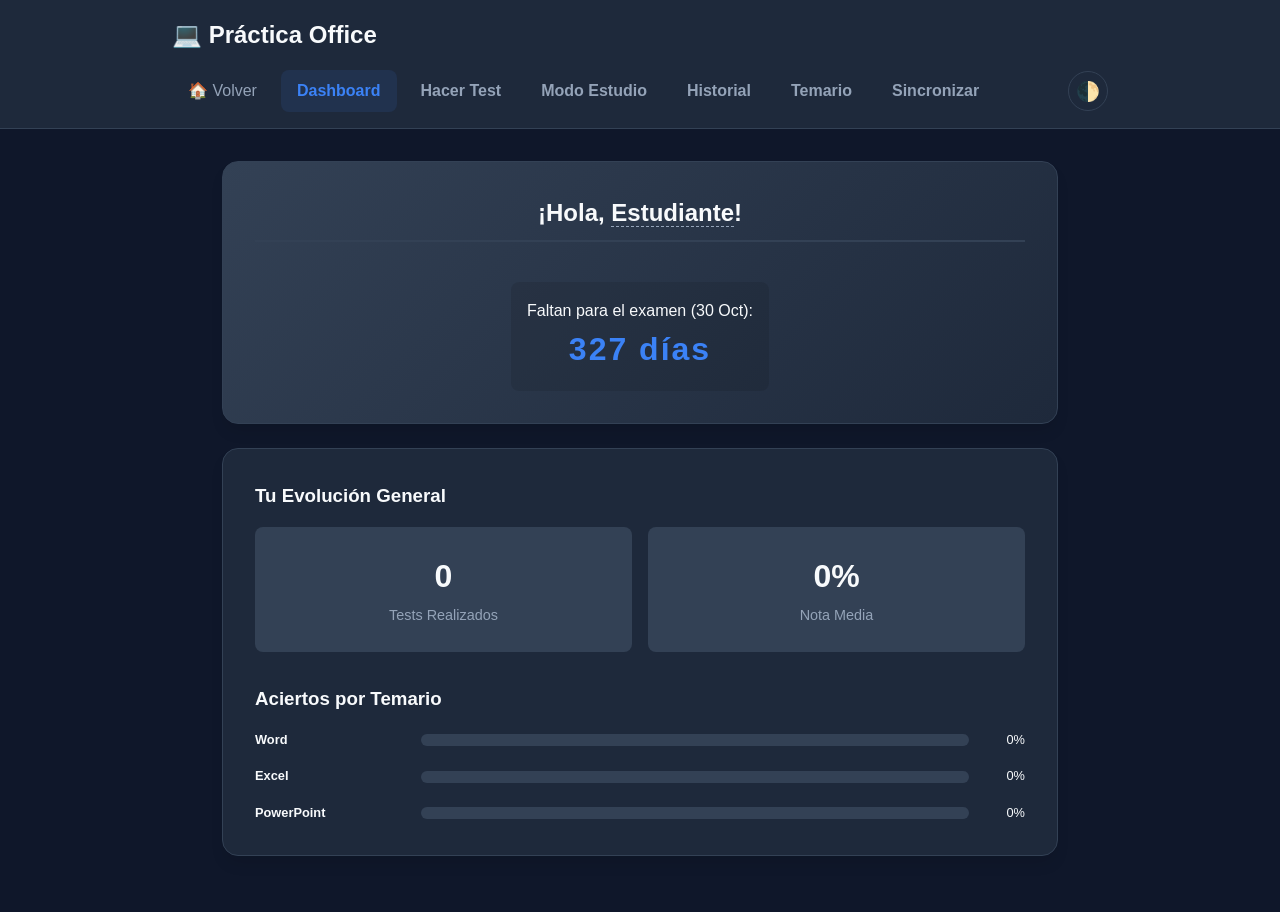
==== practica.html @ 6f253657 "Add files via upload" ====
<!DOCTYPE html>
<html lang="es" data-theme="dark">
<head>
    <meta charset="UTF-8">
    <meta name="viewport" content="width=device-width, initial-scale=1.0">
    <title>Test Práctica Office</title>
    <link rel="preconnect" href="https://fonts.googleapis.com">
    <link rel="preconnect" href="https://fonts.gstatic.com" crossorigin>
    <link href="https://fonts.googleapis.com/css2?family=Inter:wght@400;500;600;700&display=swap" rel="stylesheet">
    <link rel="stylesheet" href="style.css">
</head>
<body>

    <header>
        <div class="header-content">
            <h1 class="logo">💻 Práctica Office</h1>
            <nav class="main-nav">
                <a href="index.html" class="nav-btn" style="text-decoration:none;">🏠 Volver</a>
                <button id="nav-dashboard" class="nav-btn active">Dashboard</button>
                <button id="nav-config" class="nav-btn">Hacer Test</button>
                <button id="nav-study" class="nav-btn">Modo Estudio</button>
                <button id="nav-history" class="nav-btn">Historial</button>
                <button id="nav-manager" class="nav-btn">Temario</button>
                <button id="nav-sync" class="nav-btn">Sincronizar</button>
            </nav>
            <button id="btn-theme" class="btn-theme" title="Alternar Modo Claro/Oscuro">🌓</button>
        </div>
    </header>

    <main id="app-container">
        
        <!-- PANTALLA DASHBOARD -->
        <section id="screen-dashboard" class="screen active">
            <div class="card dashboard-header">
                <h2>¡Hola, <span id="user-name" class="editable-name" contenteditable="true" title="Haz clic para editar">Estudiante</span>!</h2>
                <div class="countdown-box">
                    <p class="exam-date-label">Faltan para el examen (30 Oct):</p>
                    <div class="countdown-timer" id="countdown">Cargando...</div>
                </div>
            </div>

            <div class="card">
                <h3>Tu Evolución General</h3>
                <div class="stats-overview">
                    <div class="stat-box">
                        <span class="stat-val" id="dash-total-tests">0</span>
                        <span class="stat-label">Tests Realizados</span>
                    </div>
                    <div class="stat-box">
                        <span class="stat-val" id="dash-avg-score">0%</span>
                        <span class="stat-label">Nota Media</span>
                    </div>
                </div>
                
                <h3 class="margin-top">Aciertos por Temario</h3>
                <div class="charts-container" id="theme-charts">
                    <!-- Barras generadas en JS -->
                </div>
            </div>
        </section>

        <!-- PANTALLA CONFIGURACIÓN -->
        <section id="screen-config" class="screen">
            <div class="card config-card">
                <h2>Configura tu Examen</h2>
                
                <div class="config-group">
                    <label>Modo de vista</label>
                    <div class="toggle-group">
                        <label class="radio-label">
                            <input type="radio" name="view-mode" value="card" checked>
                            <span>Tarjeta (1 a 1)</span>
                        </label>
                        <label class="radio-label">
                            <input type="radio" name="view-mode" value="list">
                            <span>Lista Continua</span>
                        </label>
                    </div>
                </div>

                <div class="config-group">
                    <label>Opciones Adicionales</label>
                    <label class="checkbox-label">
                        <input type="checkbox" id="shuffle-questions" checked>
                        <span>Desordenar Preguntas</span>
                    </label>
                    <label class="checkbox-label">
                        <input type="checkbox" id="shuffle-options" checked>
                        <span>Desordenar Respuestas (A,B,C,D)</span>
                    </label>
                    <label class="checkbox-label">
                        <input type="checkbox" id="hide-letters">
                        <span>Ocultar Letras (A,B,C,D) visualmente</span>
                    </label>
                </div>

                <div class="config-group">
                    <label for="num-questions">Número de Preguntas (<span id="num-val">Todas</span>)</label>
                    <input type="range" id="num-questions" min="5" max="100" step="5" value="100">
                    <small>Mueve el deslizador a tope a la derecha para hacer 'Todas'</small>
                </div>

                <div class="config-group">
                    <label>Selecciona Temas a incluir</label>
                    <div class="themes-container" id="themes-container">
                        <!-- Themes injected via JS -->
                    </div>
                    <button class="btn-secondary btn-sm" id="btn-toggle-themes">Marcar/Desmarcar Todos</button>
                </div>

                <button id="btn-start" class="btn-primary btn-large">Comenzar Test Personalizado</button>

                <div style="margin-top: 1.5rem; border-top: 1px solid var(--border); padding-top: 1.5rem; text-align: center;">
                    <p class="text-muted" style="margin-bottom: 0.5rem;">¿Prefieres un simulacro directo?</p>
                    <button id="btn-quick-100" class="btn-accent" style="width: 100%;">Simulacro 100 Preguntas Aleatorias (Todo el Temario)</button>
                </div>
            </div>
        </section>

        <!-- PANTALLA TEST -->
        <section id="screen-test" class="screen">
            <div class="test-header">
                <div class="progress-bar-container">
                    <div id="progress-bar" class="progress-bar"></div>
                </div>
                <div class="test-meta">
                    <span id="question-counter">Pregunta 1 de 10</span>
                </div>
            </div>

            <div id="questions-container">
                <!-- Questions injected via JS -->
            </div>

            <div class="test-footer">
                <button id="btn-prev" class="btn-secondary hidden">Anterior</button>
                <button id="btn-next" class="btn-primary hidden">Siguiente</button>
                <button id="btn-finish" class="btn-accent hidden">Finalizar y Corregir</button>
            </div>
        </section>

        <!-- PANTALLA RESULTADOS -->
        <section id="screen-results" class="screen">
            <div class="card results-card">
                <h2>Resultados del Test</h2>
                <div class="score-circle">
                    <svg viewBox="0 0 36 36" class="circular-chart">
                        <path class="circle-bg"
                        d="M18 2.0845
                            a 15.9155 15.9155 0 0 1 0 31.831
                            a 15.9155 15.9155 0 0 1 0 -31.831"
                        />
                        <path class="circle" id="score-circle-path"
                        stroke-dasharray="0, 100"
                        d="M18 2.0845
                            a 15.9155 15.9155 0 0 1 0 31.831
                            a 15.9155 15.9155 0 0 1 0 -31.831"
                        />
                        <text x="18" y="20.35" class="percentage" id="score-text">0%</text>
                    </svg>
                </div>
                <div class="stats">
                    <div class="stat-box correct">
                        <span class="stat-val" id="res-correct">0</span>
                        <span class="stat-label">Correctas</span>
                    </div>
                    <div class="stat-box incorrect">
                        <span class="stat-val" id="res-incorrect">0</span>
                        <span class="stat-label">Falladas</span>
                    </div>
                    <div class="stat-box omitted">
                        <span class="stat-val" id="res-omitted">0</span>
                        <span class="stat-label">En Blanco</span>
                    </div>
                </div>
                <div class="results-actions">
                    <button id="btn-review" class="btn-secondary">Repasar Fallos</button>
                    <button id="btn-home" class="btn-primary">Ir al Dashboard</button>
                </div>
            </div>

            <!-- Review Section -->
            <div id="review-container" class="hidden">
                <h3 class="review-title">Revisión de Errores</h3>
                <div id="review-questions"></div>
            </div>
        </section>

        <!-- PANTALLA CONFIGURACIÓN ESTUDIO -->
        <section id="screen-study-config" class="screen">
            <div class="card config-card">
                <h2>Configura tu Modo Estudio</h2>
                <p class="text-muted" style="margin-bottom: 1.5rem;">Repasa las preguntas a tu ritmo. Te diremos al instante cuál es la correcta sin guardar nota.</p>
                
                <div class="config-group">
                    <label>Filtros de Estudio</label>
                    <label class="checkbox-label" style="border-left: 4px solid var(--danger);">
                        <input type="checkbox" id="study-only-failed">
                        <span>Estudiar SOLO las preguntas que tengo en Fallos Acumulados</span>
                    </label>
                    <label class="checkbox-label">
                        <input type="checkbox" id="study-shuffle-options">
                        <span>Desordenar Respuestas (A,B,C,D)</span>
                    </label>
                    <label class="checkbox-label">
                        <input type="checkbox" id="study-hide-letters">
                        <span>Ocultar Letras (A,B,C,D) visualmente</span>
                    </label>
                </div>

                <div class="config-group" id="study-themes-group">
                    <label>Selecciona Temas a repasar</label>
                    <div class="themes-container" id="study-themes-container">
                        <!-- Themes injected via JS -->
                    </div>
                    <button class="btn-secondary btn-sm" id="btn-toggle-study-themes">Marcar/Desmarcar Todos</button>
                </div>

                <button id="btn-start-study" class="btn-accent btn-large">Comenzar a Estudiar</button>
            </div>
        </section>

        <!-- PANTALLA EJECUCIÓN ESTUDIO -->
        <section id="screen-study-run" class="screen">
            <div class="test-header">
                <div class="progress-bar-container">
                    <div id="study-progress-bar" class="progress-bar" style="background: var(--accent);"></div>
                </div>
                <div class="test-meta">
                    <span id="study-question-counter"></span>
                </div>
                <p class="text-muted" style="text-align: center; margin-top: 1rem; font-size: 0.85rem;">Las respuestas correctas se iluminarán automáticamente a medida que vayas haciendo scroll.</p>
            </div>

            <div id="study-questions-container">
                <!-- Question injected via JS -->
            </div>

            <div class="test-footer" style="justify-content: flex-end;">
                <button id="btn-study-finish" class="btn-secondary">Terminar Sesión</button>
            </div>
        </section>

        <!-- PANTALLA HISTORIAL -->
        <section id="screen-history" class="screen">
            <div class="card history-card">
                <h2>Historial de Exámenes</h2>
                
                <div class="history-actions">
                    <button id="btn-clear-history" class="btn-danger btn-sm">Borrar TODO el Historial</button>
                    <button id="btn-test-failed" class="btn-accent btn-sm">Test de Fallos Acumulados</button>
                </div>

                <div class="history-list" id="history-list">
                    <!-- History injected via JS -->
                </div>
            </div>
        </section>
        
        <!-- PANTALLA REVISIÓN DETALLE HISTORIAL -->
        <section id="screen-history-detail" class="screen">
            <div class="card">
                <div class="detail-header">
                    <h2>Detalle del Examen</h2>
                    <button id="btn-back-history" class="btn-secondary btn-sm">Volver al Historial</button>
                </div>
                <p id="detail-meta" class="text-muted"></p>
                <div class="results-actions" style="margin: 1rem 0;">
                    <button id="btn-repeat-exam" class="btn-accent">Repetir Exactamente Igual</button>
                </div>
                <div id="detail-questions"></div>
            </div>
        </section>

        <!-- PANTALLA TEMARIO / GESTOR DB -->
        <section id="screen-manager" class="screen">
            <div class="card">
                <h2>Base de Datos / Temario</h2>
                <p class="text-muted">Busca, comprueba y corrige posibles erratas. Los cambios se guardan localmente.</p>
                <input type="text" id="search-db" class="input-text" placeholder="Buscar preguntas...">
                <div class="db-list" id="db-list">
                    <!-- Questions injected via JS -->
                </div>
            </div>
        </section>

        <!-- PANTALLA SINCRONIZACIÓN -->
        <section id="screen-sync" class="screen">
            <div class="card">
                <h2>Sincronización de Progreso</h2>
                <div style="background: rgba(139, 92, 246, 0.1); border-left: 4px solid var(--accent); padding: 1rem; border-radius: 4px; margin-bottom: 1.5rem;">
                    <h3 style="color: var(--accent); margin-top: 0;">¿Por qué mi progreso no aparece en mi móvil?</h3>
                    <p style="font-size: 0.95rem; line-height: 1.5; margin-bottom: 0.5rem;">
                        Por privacidad y para que la web funcione rapidísimo (incluso sin internet), tus notas, fallos y ediciones <strong>se guardan de forma física en la memoria de este dispositivo</strong> (no en la nube de una empresa).
                    </p>
                    <p style="font-size: 0.95rem; line-height: 1.5; margin-bottom: 0;">
                        Si quieres continuar estudiando en tu móvil (o viceversa) sin perder tus estadísticas, solo tienes que seguir estos dos pasos:
                        <br>1. Haz clic en <strong>Exportar</strong> y envíate el archivo resultante por WhatsApp o Email.
                        <br>2. Abre esta web en tu otro dispositivo, haz clic en <strong>Importar</strong> y selecciona ese archivo.
                    </p>
                </div>

                <div style="display: flex; flex-direction: column; gap: 1rem; margin-top: 2rem;">
                    <button id="btn-export-data" class="btn-primary btn-large">📤 Exportar mis datos (Descargar Backup)</button>
                    <button id="btn-import-data" class="btn-secondary btn-large">📥 Importar datos (Cargar Backup)</button>
                    <input type="file" id="file-import" style="display: none;" accept=".json">
                </div>
            </div>
        </section>

    </main>

    <!-- MODAL EDICIÓN PREGUNTA -->
    <div id="edit-modal" class="modal hidden">
        <div class="modal-content card">
            <h3>Editar Pregunta</h3>
            <label>Pregunta:</label>
            <textarea id="edit-q-text" class="input-text" rows="3"></textarea>
            
            <label>Opciones:</label>
            <div id="edit-q-options"></div>
            
            <label>Respuesta Correcta (letra):</label>
            <input type="text" id="edit-q-correct" class="input-text" maxlength="1" style="width: 50px;">
            
            <div class="modal-actions">
                <button id="btn-save-edit" class="btn-primary">Guardar</button>
                <button id="btn-cancel-edit" class="btn-secondary">Cancelar</button>
            </div>
        </div>
    </div>

    <!-- Scripts -->
    <script src="datos_practica.js"></script>
    <script src="app_practica.js"></script>
</body>
</html>
---- style.css ----
:root {
    /* Dark Theme (Default) */
    --bg-color: #0f172a;
    --card-bg: #1e293b;
    --text-color: #f8fafc;
    --text-muted: #94a3b8;
    --primary: #3b82f6;
    --primary-hover: #2563eb;
    --secondary: #334155;
    --secondary-hover: #475569;
    --accent: #8b5cf6;
    --accent-hover: #7c3aed;
    --success: #10b981;
    --danger: #ef4444;
    --warning: #f59e0b;
    --border: #334155;
    --input-bg: #0f172a;
    
    --font-main: 'Outfit', sans-serif;
    --transition: all 0.3s cubic-bezier(0.4, 0, 0.2, 1);
}

[data-theme="light"] {
    --bg-color: #f1f5f9;
    --card-bg: #ffffff;
    --text-color: #0f172a;
    --text-muted: #64748b;
    --primary: #2563eb;
    --primary-hover: #1d4ed8;
    --secondary: #e2e8f0;
    --secondary-hover: #cbd5e1;
    --border: #e2e8f0;
    --input-bg: #f8fafc;
}

* {
    margin: 0;
    padding: 0;
    box-sizing: border-box;
}

body {
    font-family: var(--font-main);
    background-color: var(--bg-color);
    color: var(--text-color);
    line-height: 1.6;
    min-height: 100vh;
    display: flex;
    flex-direction: column;
    transition: background-color 0.3s, color 0.3s;
}

/* Header */
header {
    background-color: var(--card-bg);
    border-bottom: 1px solid var(--border);
    position: sticky;
    top: 0;
    z-index: 100;
    transition: background-color 0.3s;
}

.header-content {
    max-width: 1000px;
    margin: 0 auto;
    padding: 1rem 2rem;
    display: flex;
    justify-content: space-between;
    align-items: center;
    flex-wrap: wrap;
    gap: 1rem;
}

h1 {
    font-size: 1.5rem;
    font-weight: 800;
}

h1 span {
    color: var(--primary);
}

.main-nav {
    display: flex;
    gap: 0.5rem;
    flex-wrap: wrap;
}

nav .nav-btn {
    background: none;
    border: none;
    color: var(--text-muted);
    font-size: 1rem;
    font-family: var(--font-main);
    cursor: pointer;
    padding: 0.5rem 1rem;
    border-radius: 0.5rem;
    transition: var(--transition);
}

nav .nav-btn:hover {
    color: var(--text-color);
    background-color: var(--secondary);
}

nav .nav-btn.active {
    color: var(--primary);
    background-color: rgba(59, 130, 246, 0.1);
    font-weight: 600;
}

.btn-theme {
    background: none;
    border: 1px solid var(--border);
    border-radius: 50%;
    width: 40px;
    height: 40px;
    font-size: 1.2rem;
    cursor: pointer;
    transition: var(--transition);
    color: var(--text-color);
}
.btn-theme:hover { background: var(--secondary); }

/* Main */
main {
    flex: 1;
    max-width: 900px;
    width: 100%;
    margin: 0 auto;
    padding: 2rem;
}

.screen {
    display: none;
    animation: fadeIn 0.4s ease-out forwards;
}
.screen.active { display: block; }

@keyframes fadeIn {
    from { opacity: 0; transform: translateY(10px); }
    to { opacity: 1; transform: translateY(0); }
}

.card {
    background-color: var(--card-bg);
    border-radius: 1rem;
    padding: 2rem;
    box-shadow: 0 10px 15px -3px rgba(0, 0, 0, 0.1);
    border: 1px solid var(--border);
    margin-bottom: 1.5rem;
    transition: background-color 0.3s;
}

h2 {
    font-size: 1.5rem;
    margin-bottom: 1.5rem;
    font-weight: 600;
    border-bottom: 2px solid var(--border);
    padding-bottom: 0.5rem;
}
h3 { margin-bottom: 1rem; }
.margin-top { margin-top: 2rem; }
.text-muted { color: var(--text-muted); font-size: 0.9rem; }

/* Dashboard */
.dashboard-header {
    text-align: center;
    background: linear-gradient(135deg, var(--secondary), var(--card-bg));
}
.editable-name {
    border-bottom: 1px dashed var(--text-muted);
    cursor: pointer;
    outline: none;
}
.editable-name:focus { border-bottom-color: var(--primary); }
.countdown-box {
    margin-top: 1rem;
    padding: 1rem;
    background: rgba(0,0,0,0.1);
    border-radius: 0.5rem;
    display: inline-block;
}
.countdown-timer {
    font-size: 2rem;
    font-weight: 800;
    color: var(--primary);
    letter-spacing: 2px;
}

.stats-overview {
    display: flex;
    gap: 1rem;
}
.stat-box {
    background: var(--secondary);
    padding: 1.5rem;
    border-radius: 0.5rem;
    text-align: center;
    flex: 1;
}
.stat-val { display: block; font-size: 2rem; font-weight: 800; }
.stat-label { font-size: 0.9rem; color: var(--text-muted); }

/* Charts */
.charts-container {
    display: flex;
    flex-direction: column;
    gap: 1rem;
}
.chart-bar-wrap {
    display: flex;
    align-items: center;
    gap: 1rem;
}
.chart-label { width: 150px; font-size: 0.8rem; font-weight: 600; white-space: nowrap; overflow: hidden; text-overflow: ellipsis; }
.chart-track {
    flex: 1;
    height: 12px;
    background: var(--secondary);
    border-radius: 6px;
    overflow: hidden;
}
.chart-fill {
    height: 100%;
    background: var(--primary);
    width: 0%;
    transition: width 1s ease-out;
}
.chart-val { width: 40px; font-size: 0.8rem; text-align: right; }

/* Form Config */
.config-group { margin-bottom: 1.5rem; }
.config-group label { display: block; margin-bottom: 0.5rem; font-weight: 600; color: var(--text-muted); }

.toggle-group { display: flex; gap: 1rem; }
.radio-label {
    flex: 1; background: var(--secondary); padding: 1rem; border-radius: 0.5rem;
    text-align: center; cursor: pointer; border: 2px solid transparent; transition: var(--transition);
}
.radio-label input { display: none; }
.radio-label span { font-weight: 600; color: var(--text-color); }
.radio-label:has(input:checked) { background: rgba(59, 130, 246, 0.1); border-color: var(--primary); }

.checkbox-label {
    display: flex; align-items: center; gap: 0.75rem; padding: 0.75rem;
    background: var(--secondary); border-radius: 0.5rem; margin-bottom: 0.5rem;
    cursor: pointer; transition: var(--transition); color: var(--text-color);
}
.checkbox-label:hover { background: var(--secondary-hover); }
.checkbox-label input[type="checkbox"] { width: 1.25rem; height: 1.25rem; accent-color: var(--primary); }

input[type="range"] { width: 100%; accent-color: var(--primary); margin-bottom: 0.25rem; }
.themes-container {
    max-height: 200px; overflow-y: auto; background: var(--input-bg);
    border-radius: 0.5rem; padding: 1rem; margin-bottom: 0.5rem; border: 1px solid var(--border);
}
.theme-item { font-size: 0.9rem; padding: 0.5rem; }

/* Inputs */
.input-text {
    width: 100%; padding: 0.75rem; border-radius: 0.5rem; border: 1px solid var(--border);
    background: var(--input-bg); color: var(--text-color); font-family: var(--font-main);
    margin-bottom: 1rem;
}
.input-text:focus { outline: none; border-color: var(--primary); }

/* Buttons */
button {
    font-family: var(--font-main); cursor: pointer; border: none; border-radius: 0.5rem;
    font-weight: 600; transition: var(--transition); display: inline-flex; align-items: center; justify-content: center;
}
.btn-primary { background-color: var(--primary); color: white; padding: 0.75rem 1.5rem; }
.btn-primary:hover { background-color: var(--primary-hover); }
.btn-secondary { background-color: var(--secondary); color: var(--text-color); padding: 0.75rem 1.5rem; }
.btn-secondary:hover { background-color: var(--secondary-hover); }
.btn-accent { background-color: var(--accent); color: white; padding: 0.75rem 1.5rem; }
.btn-accent:hover { background-color: var(--accent-hover); }
.btn-danger { background-color: var(--danger); color: white; padding: 0.75rem 1.5rem; }
.btn-large { width: 100%; padding: 1rem; font-size: 1.1rem; margin-top: 1rem; }
.btn-sm { padding: 0.5rem 1rem; font-size: 0.9rem; }

/* Test Interface */
.test-header { margin-bottom: 2rem; }
.progress-bar-container { height: 6px; background: var(--secondary); border-radius: 3px; overflow: hidden; margin-bottom: 0.5rem; }
.progress-bar { height: 100%; background: var(--primary); width: 0%; transition: width 0.3s ease; }
.test-meta { text-align: right; color: var(--text-muted); font-size: 0.9rem; font-weight: 600; }

.question-card {
    background: var(--card-bg); border-radius: 1rem; padding: 2rem;
    border: 1px solid var(--border); margin-bottom: 1.5rem; animation: fadeIn 0.3s ease;
}
.question-topic { font-size: 0.8rem; color: var(--accent); text-transform: uppercase; letter-spacing: 1px; margin-bottom: 1rem; display: block; }
.question-text {
    font-size: 1.1rem;
    font-weight: 500;
    margin-bottom: 1.5rem;
    line-height: 1.6;
}

.question-image {
    max-width: 100%;
    max-height: 300px;
    border-radius: 8px;
    border: 1px solid var(--border);
    box-shadow: 0 4px 6px rgba(0,0,0,0.1);
    margin-bottom: 1.5rem;
}

.options-container { display: flex; flex-direction: column; gap: 0.75rem; }

.option-btn {
    background: var(--secondary);
    color: var(--text-color);
    padding: 1rem 1rem 1rem 3rem; /* Espacio extra a la izquierda */
    text-align: left;
    border-radius: 0.5rem;
    border: 2px solid transparent;
    font-size: 1rem;
    font-weight: 400;
    line-height: 1.5;
    position: relative;
}
.option-btn .option-letter {
    position: absolute;
    left: 1rem;
    font-weight: 800;
    color: var(--text-muted);
}
.hide-letters .option-btn .option-letter {
    display: none;
}
.hide-letters .option-btn {
    padding-left: 1.5rem; /* Menos sangría si no hay letras */
}

.option-btn:hover:not(:disabled) { background: var(--secondary-hover); }
.option-btn.selected { background: rgba(59, 130, 246, 0.1); border-color: var(--primary); }
.option-btn.correct { background: rgba(16, 185, 129, 0.1); border-color: var(--success); }
.option-btn.incorrect { background: rgba(239, 68, 68, 0.1); border-color: var(--danger); }

.test-footer { display: flex; justify-content: space-between; margin-top: 1.5rem; }
.hidden { display: none !important; }

/* Results */
.score-circle { width: 150px; margin: 2rem auto; }
.circular-chart { display: block; margin: 0 auto; max-width: 100%; max-height: 250px; }
.circle-bg { fill: none; stroke: var(--secondary); stroke-width: 2.5; }
.circle { fill: none; stroke-width: 2.5; stroke-linecap: round; transition: stroke-dasharray 1s ease-out; }
.percentage { fill: var(--text-color); font-family: var(--font-main); font-size: 8px; font-weight: 800; text-anchor: middle; }

.stat-box.correct { border-bottom: 3px solid var(--success); }
.stat-box.incorrect { border-bottom: 3px solid var(--danger); }
.stat-box.omitted { border-bottom: 3px solid var(--warning); }
.results-actions { display: flex; gap: 1rem; justify-content: center; }

/* History */
.history-actions { display: flex; justify-content: space-between; margin-bottom: 1.5rem; flex-wrap: wrap; gap: 1rem;}
.history-item {
    background: var(--secondary); padding: 1.5rem; border-radius: 0.5rem;
    margin-bottom: 1rem; display: flex; justify-content: space-between; align-items: center;
    border-left: 4px solid var(--primary);
}
.history-item-info { flex: 1; }
.hist-date { font-weight: 600; color: var(--text-color); margin-bottom: 0.25rem;}
.hist-score { font-weight: 800; font-size: 1.5rem; text-align: right;}
.hist-btns { display: flex; gap: 0.5rem; margin-top: 0.5rem; }

/* DB Manager */
.db-item {
    background: var(--secondary); padding: 1rem; border-radius: 0.5rem;
    margin-bottom: 0.5rem; display: flex; justify-content: space-between; align-items: flex-start;
}
.db-item-text { flex: 1; padding-right: 1rem; }
.db-item-tema { font-size: 0.75rem; color: var(--accent); text-transform: uppercase; }
.db-item-q { font-weight: 600; margin: 0.25rem 0; font-size: 0.9rem;}

/* Modal */
.modal {
    position: fixed; top: 0; left: 0; width: 100%; height: 100%;
    background: rgba(0,0,0,0.7); z-index: 1000;
    display: flex; align-items: center; justify-content: center;
}
.modal-content { width: 90%; max-width: 600px; max-height: 90vh; overflow-y: auto; }
.modal-actions { display: flex; justify-content: flex-end; gap: 1rem; margin-top: 1rem; }

.edit-opt-row { display: flex; gap: 0.5rem; margin-bottom: 0.5rem; }
.edit-opt-letra { width: 40px; text-align: center; }

@media (max-width: 600px) {
    main { padding: 1rem; }
    .header-content { padding: 1rem; }
    .test-footer { flex-direction: column; gap: 1rem; }
    .btn-secondary, .btn-primary, .btn-accent { width: 100%; }
    .history-item { flex-direction: column; align-items: flex-start; gap: 1rem; }
    .hist-score { text-align: left; }
}
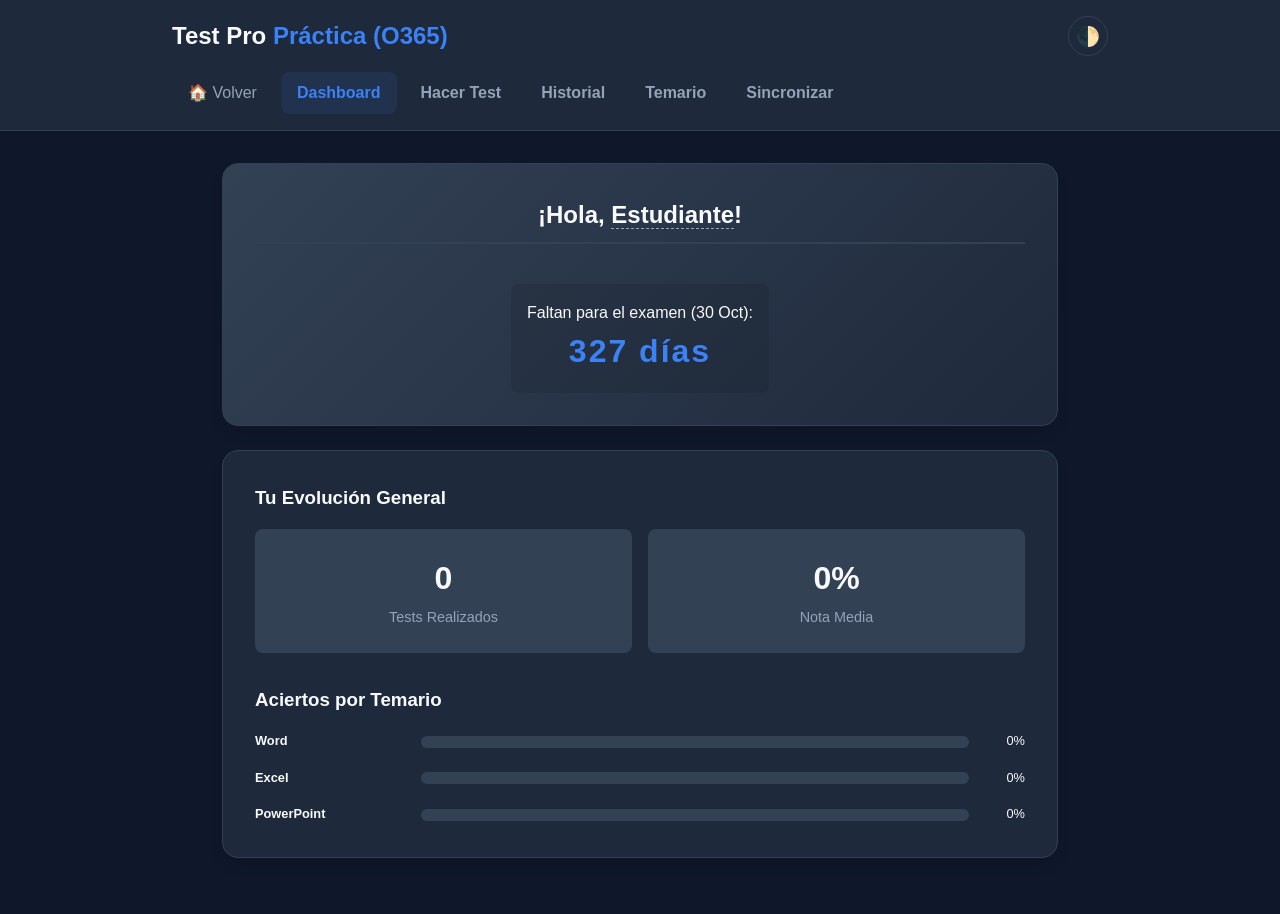
==== commit 56954c61: "Add files via upload" ====
--- a/practica.html
+++ b/practica.html
@@ -13,17 +13,21 @@
 
     <header>
         <div class="header-content">
-            <h1 class="logo">💻 Práctica Office</h1>
-            <nav class="main-nav">
+            <div style="display: flex; justify-content: space-between; align-items: center; width: 100%;">
+                <h1>Test Pro <span>Práctica (O365)</span></h1>
+                <div style="display: flex; gap: 0.5rem; align-items: center;">
+                    <button id="btn-theme" class="btn-theme" title="Alternar Modo Claro/Oscuro">🌓</button>
+                    <button id="btn-menu" class="btn-menu">☰</button>
+                </div>
+            </div>
+            <nav id="main-nav" class="main-nav">
                 <a href="index.html" class="nav-btn" style="text-decoration:none;">🏠 Volver</a>
                 <button id="nav-dashboard" class="nav-btn active">Dashboard</button>
                 <button id="nav-config" class="nav-btn">Hacer Test</button>
-                <button id="nav-study" class="nav-btn">Modo Estudio</button>
                 <button id="nav-history" class="nav-btn">Historial</button>
                 <button id="nav-manager" class="nav-btn">Temario</button>
                 <button id="nav-sync" class="nav-btn">Sincronizar</button>
             </nav>
-            <button id="btn-theme" class="btn-theme" title="Alternar Modo Claro/Oscuro">🌓</button>
         </div>
     </header>
 
--- a/style.css
+++ b/style.css
@@ -122,6 +122,20 @@
 }
 .btn-theme:hover { background: var(--secondary); }
 
+.btn-menu {
+    display: none;
+    background: none;
+    border: 1px solid var(--border);
+    border-radius: 0.5rem;
+    width: 40px;
+    height: 40px;
+    font-size: 1.2rem;
+    cursor: pointer;
+    color: var(--text-color);
+    transition: var(--transition);
+}
+.btn-menu:hover { background: var(--secondary); }
+
 /* Main */
 main {
     flex: 1;
@@ -387,11 +401,56 @@
 .edit-opt-row { display: flex; gap: 0.5rem; margin-bottom: 0.5rem; }
 .edit-opt-letra { width: 40px; text-align: center; }
 
+@media (max-width: 768px) {
+    .stats-overview {
+        flex-direction: column;
+    }
+    .btn-menu {
+        display: block;
+    }
+    .main-nav {
+        display: none;
+        flex-direction: column;
+        width: 100%;
+        margin-top: 1rem;
+    }
+    .main-nav.open {
+        display: flex;
+    }
+    .header-content {
+        flex-direction: column;
+        align-items: flex-start;
+    }
+    .btn-theme {
+        position: static;
+    }
+}
+
 @media (max-width: 600px) {
     main { padding: 1rem; }
-    .header-content { padding: 1rem; }
+    .header-content { padding: 1rem; padding-top: 2rem; }
     .test-footer { flex-direction: column; gap: 1rem; }
-    .btn-secondary, .btn-primary, .btn-accent { width: 100%; }
-    .history-item { flex-direction: column; align-items: flex-start; gap: 1rem; }
+    .btn-secondary, .btn-primary, .btn-accent, .btn-danger { width: 100%; }
+    .history-item { flex-direction: column; align-items: flex-start; gap: 0.5rem; }
     .hist-score { text-align: left; }
-}
+    .hist-btns { width: 100%; justify-content: space-between; }
+    .card { padding: 1.5rem; }
+    h2 { font-size: 1.3rem; }
+    .stat-val { font-size: 1.5rem; }
+    .chart-bar-wrap { flex-direction: column; align-items: flex-start; gap: 0.2rem; }
+    .chart-label { width: 100%; }
+    .chart-track { width: 100%; margin-bottom: 0.5rem; }
+    .toggle-group { flex-direction: column; }
+    
+    .db-item { flex-direction: column; gap: 0.5rem; }
+    .db-item button { width: 100%; margin-top: 0.5rem; }
+    
+    .modal-content { width: 95%; padding: 1.5rem; margin: 1rem; max-height: 95vh; }
+    .modal-actions { flex-direction: column; }
+    .modal-actions button { width: 100%; }
+    
+    .option-btn { font-size: 0.95rem; padding: 0.75rem 1rem 0.75rem 2.5rem; }
+    .option-btn .option-letter { left: 0.75rem; }
+    
+    .hub-title { font-size: 2rem; }
+}
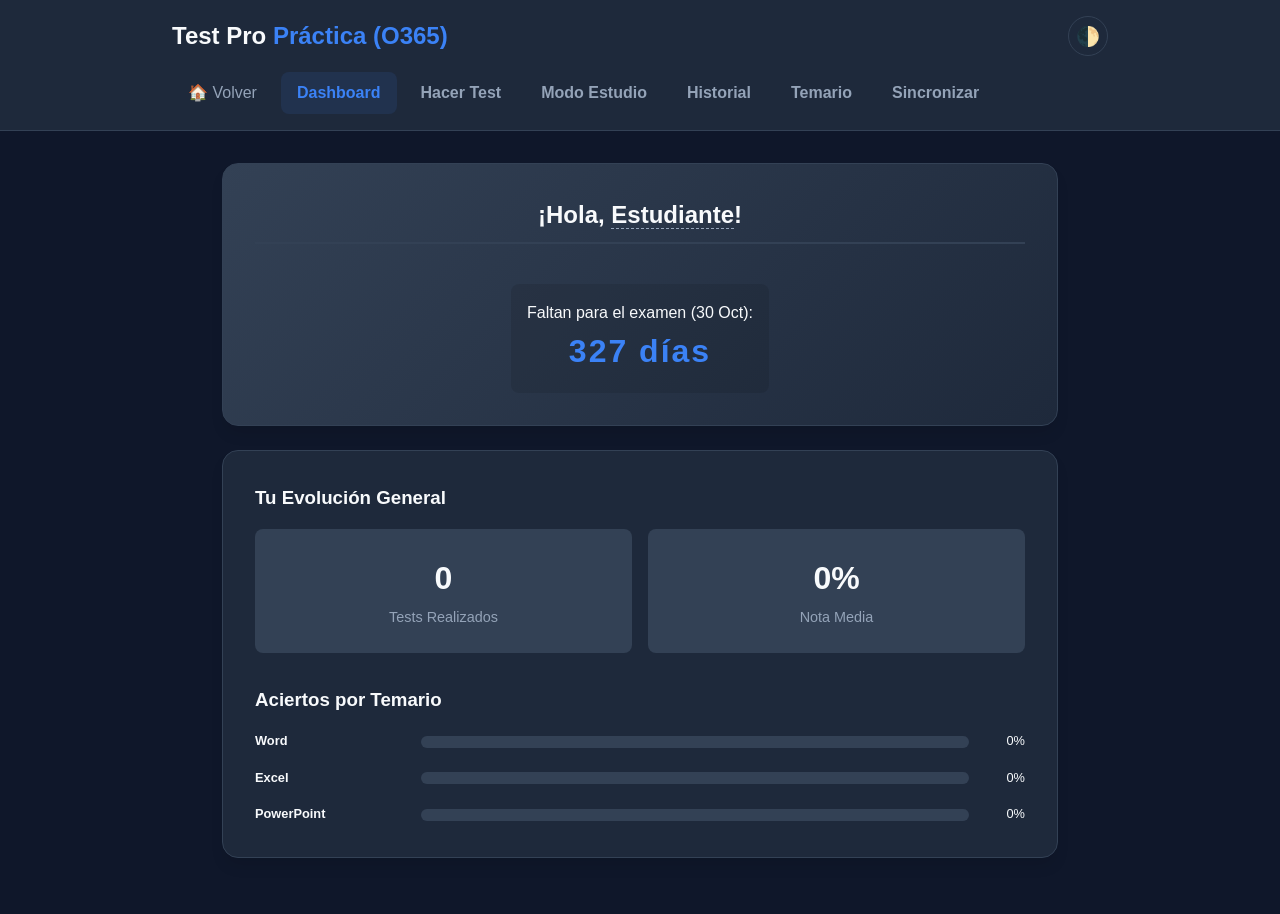
==== commit cae61e8a: "Add files via upload" ====
--- a/practica.html
+++ b/practica.html
@@ -24,6 +24,7 @@
                 <a href="index.html" class="nav-btn" style="text-decoration:none;">🏠 Volver</a>
                 <button id="nav-dashboard" class="nav-btn active">Dashboard</button>
                 <button id="nav-config" class="nav-btn">Hacer Test</button>
+                <button id="nav-study" class="nav-btn">Modo Estudio</button>
                 <button id="nav-history" class="nav-btn">Historial</button>
                 <button id="nav-manager" class="nav-btn">Temario</button>
                 <button id="nav-sync" class="nav-btn">Sincronizar</button>
@@ -31,8 +32,10 @@
         </div>
     </header>
 
-    <main id="app-container">
-        
+    <main class="main-content">
+        <!-- FLOTANTES GLOBALES -->
+        <div id="test-floating-progress" class="floating-progress hidden"></div>
+
         <!-- PANTALLA DASHBOARD -->
         <section id="screen-dashboard" class="screen active">
             <div class="card dashboard-header">
@@ -100,7 +103,7 @@
 
                 <div class="config-group">
                     <label for="num-questions">Número de Preguntas (<span id="num-val">Todas</span>)</label>
-                    <input type="range" id="num-questions" min="5" max="100" step="5" value="100">
+                    <input type="range" id="num-questions" min="1" max="100" value="100">
                     <small>Mueve el deslizador a tope a la derecha para hacer 'Todas'</small>
                 </div>
 
@@ -314,6 +317,63 @@
 
     </main>
 
+        <!-- PANTALLA CONFIGURACIÓN ESTUDIO -->
+        <section id="screen-study-config" class="screen">
+            <div class="card config-card">
+                <h2>Configura tu Modo Estudio</h2>
+                <p class="text-muted" style="margin-bottom: 1.5rem;">Repasa las preguntas prácticas a tu ritmo. Te diremos al instante cuál es la correcta sin guardar nota.</p>
+                
+                <div class="config-group">
+                    <label>Filtros de Estudio</label>
+                    <label class="checkbox-label" style="border-left: 4px solid var(--danger);">
+                        <input type="checkbox" id="study-only-failed">
+                        <span>Estudiar SOLO las preguntas que tengo en Fallos Acumulados</span>
+                    </label>
+                    <label class="checkbox-label">
+                        <input type="checkbox" id="study-shuffle-options">
+                        <span>Desordenar Respuestas (A,B,C,D)</span>
+                    </label>
+                    <label class="checkbox-label">
+                        <input type="checkbox" id="study-hide-letters">
+                        <span>Ocultar Letras (A,B,C,D) visualmente</span>
+                    </label>
+                </div>
+
+                <div class="config-group" id="study-themes-group">
+                    <label>Selecciona Temas a repasar</label>
+                    <div class="themes-container" id="study-themes-container">
+                        <!-- Themes injected via JS -->
+                    </div>
+                    <button class="btn-secondary btn-sm" id="btn-toggle-study-themes">Marcar/Desmarcar Todos</button>
+                </div>
+
+                <button id="btn-start-study" class="btn-accent btn-large">Comenzar a Estudiar</button>
+            </div>
+        </section>
+
+        <!-- PANTALLA EJECUCIÓN ESTUDIO -->
+        <section id="screen-study-run" class="screen">
+            <div class="test-header">
+                <div class="progress-bar-container">
+                    <div id="study-progress-bar" class="progress-bar" style="background: var(--accent);"></div>
+                </div>
+                <div class="test-meta">
+                    <span id="study-question-counter"></span>
+                </div>
+                <p class="text-muted" style="text-align: center; margin-top: 1rem; font-size: 0.85rem;">Las respuestas correctas se iluminarán automáticamente a medida que vayas haciendo scroll.</p>
+            </div>
+
+            <div id="study-questions-container">
+                <!-- Question injected via JS -->
+            </div>
+
+            <div class="test-footer" style="justify-content: flex-end;">
+                <button id="btn-study-finish" class="btn-secondary">Terminar Sesión</button>
+            </div>
+        </section>
+
+    </main>
+
     <!-- MODAL EDICIÓN PREGUNTA -->
     <div id="edit-modal" class="modal hidden">
         <div class="modal-content card">
@@ -335,7 +395,15 @@
     </div>
 
     <!-- Scripts -->
-    <script src="datos_practica.js"></script>
-    <script src="app_practica.js"></script>
+    <script>
+        window.addEventListener('error', function(event) {
+            alert('JS Error: ' + event.message + '\nLine: ' + event.lineno + '\nFile: ' + event.filename);
+        });
+        window.addEventListener('unhandledrejection', function(event) {
+            alert('Promise Rejection: ' + event.reason);
+        });
+    </script>
+    <script src="datos_practica.js?v=2"></script>
+    <script src="app_practica.js?v=4"></script>
 </body>
 </html>
--- a/style.css
+++ b/style.css
@@ -153,7 +153,7 @@
 
 @keyframes fadeIn {
     from { opacity: 0; transform: translateY(10px); }
-    to { opacity: 1; transform: translateY(0); }
+    to { opacity: 1; transform: none; }
 }
 
 .card {
@@ -324,6 +324,8 @@
 .options-container { display: flex; flex-direction: column; gap: 0.75rem; }
 
 .option-btn {
+    display: block;
+    width: 100%;
     background: var(--secondary);
     color: var(--text-color);
     padding: 1rem 1rem 1rem 3rem; /* Espacio extra a la izquierda */
@@ -352,6 +354,45 @@
 .option-btn.selected { background: rgba(59, 130, 246, 0.1); border-color: var(--primary); }
 .option-btn.correct { background: rgba(16, 185, 129, 0.1); border-color: var(--success); }
 .option-btn.incorrect { background: rgba(239, 68, 68, 0.1); border-color: var(--danger); }
+
+/* Nemotecnia Styles */
+.nemo-correct-base {
+    text-decoration: underline;
+    text-underline-offset: 3px;
+    text-decoration-color: rgba(255,255,255,0.3);
+}
+.nemo-correct {
+    color: var(--success);
+    font-weight: 800;
+}
+.nemo-incorrect {
+    color: var(--danger);
+    font-weight: 600;
+}
+
+/* Floating Progress */
+.floating-progress {
+    position: fixed;
+    bottom: 1.5rem;
+    right: 1.5rem;
+    background: var(--accent);
+    color: white;
+    padding: 0.75rem 1.25rem;
+    border-radius: 2rem;
+    font-weight: bold;
+    font-size: 0.9rem;
+    box-shadow: 0 4px 12px rgba(0,0,0,0.4);
+    z-index: 1000;
+    width: fit-content;
+    opacity: 0.95;
+    pointer-events: none;
+}
+
+/* Modo Estudio Específico */
+.study-auto-reveal .option-btn.correct {
+    background: rgba(253, 224, 71, 0.15); /* Amarillo pastelillo */
+    border-color: var(--success);
+}
 
 .test-footer { display: flex; justify-content: space-between; margin-top: 1.5rem; }
 .hidden { display: none !important; }
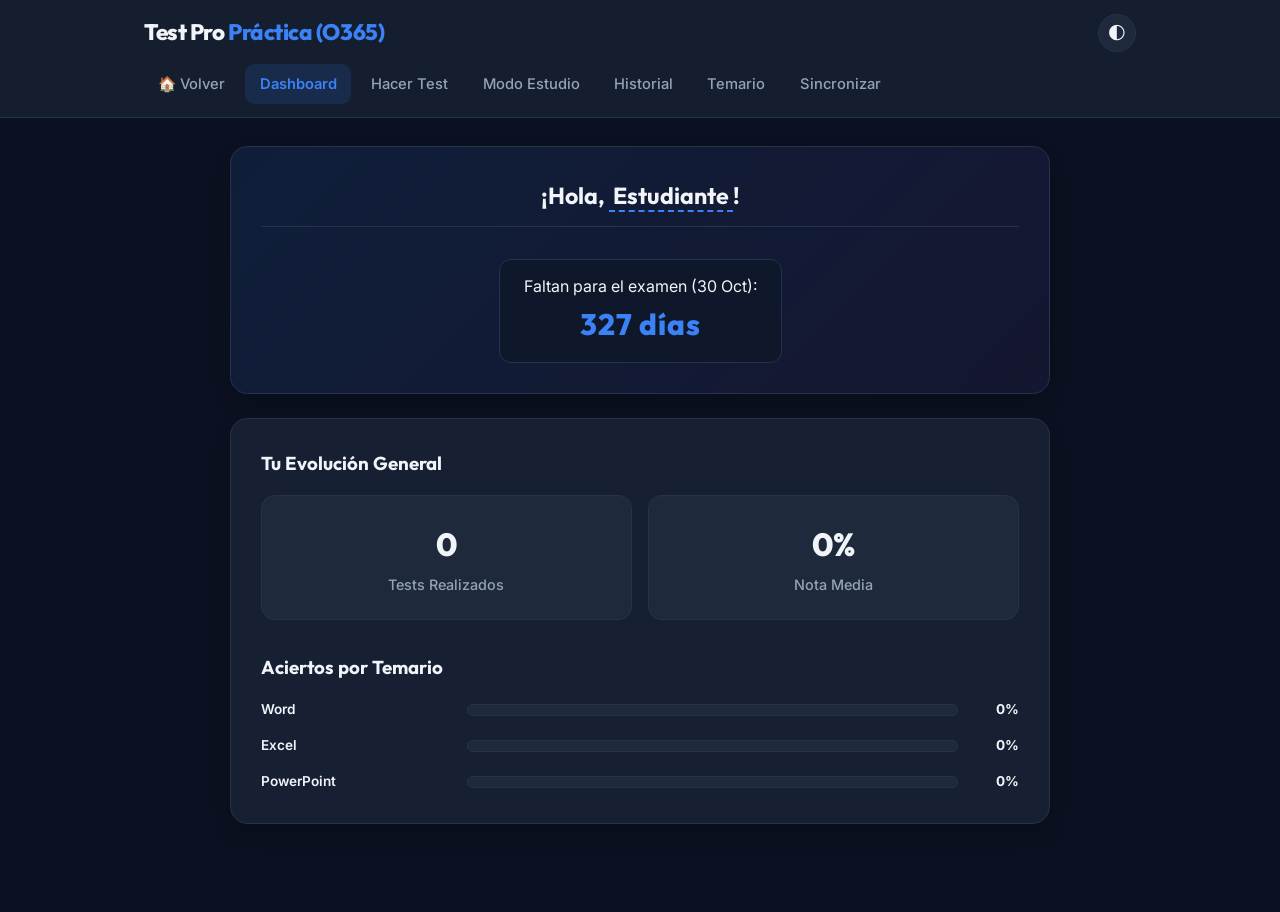
==== commit 74273ddd: "Add files via upload" ====
--- a/practica.html
+++ b/practica.html
@@ -6,8 +6,8 @@
     <title>Test Práctica Office</title>
     <link rel="preconnect" href="https://fonts.googleapis.com">
     <link rel="preconnect" href="https://fonts.gstatic.com" crossorigin>
-    <link href="https://fonts.googleapis.com/css2?family=Inter:wght@400;500;600;700&display=swap" rel="stylesheet">
-    <link rel="stylesheet" href="style.css">
+    <link href="https://fonts.googleapis.com/css2?family=Inter:wght@400;500;600;700&family=Outfit:wght@500;600;700;800&display=swap" rel="stylesheet">
+    <link rel="stylesheet" href="style.css?v=5">
 </head>
 <body>
 
@@ -35,6 +35,7 @@
     <main class="main-content">
         <!-- FLOTANTES GLOBALES -->
         <div id="test-floating-progress" class="floating-progress hidden"></div>
+        <div id="study-floating-progress" class="floating-progress hidden">0 / 0 Vistas</div>
 
         <!-- PANTALLA DASHBOARD -->
         <section id="screen-dashboard" class="screen active">
@@ -132,6 +133,13 @@
                 </div>
                 <div class="test-meta">
                     <span id="question-counter">Pregunta 1 de 10</span>
+                    <div class="test-controls-inline">
+                        <label class="auto-advance-pill" id="auto-advance-wrap" title="Pasa automáticamente a la siguiente pregunta al elegir una opción de respuesta única">
+                            <input type="checkbox" id="auto-advance-toggle">
+                            <span>⚡ Avance auto</span>
+                        </label>
+                        <button id="btn-finish-top" class="btn-accent btn-sm">Finalizar Test</button>
+                    </div>
                 </div>
             </div>
 
@@ -140,10 +148,11 @@
             </div>
 
             <div class="test-footer">
-                <button id="btn-prev" class="btn-secondary hidden">Anterior</button>
-                <button id="btn-next" class="btn-primary hidden">Siguiente</button>
-                <button id="btn-finish" class="btn-accent hidden">Finalizar y Corregir</button>
-            </div>
+                <button id="btn-prev" class="btn-secondary hidden">⬅ Anterior</button>
+                <button id="btn-next" class="btn-primary hidden">Siguiente ➡</button>
+                <button id="btn-finish" class="btn-accent hidden">🏁 Finalizar y Corregir</button>
+            </div>
+            <div id="keyboard-hint" class="keyboard-hint">💡 Atajos en PC: <b>A-D</b> o <b>1-4</b> para responder · <b>⬅ ➡</b> para navegar · Clic en la misma opción para dejar en blanco</div>
         </section>
 
         <!-- PANTALLA RESULTADOS -->
@@ -206,6 +215,10 @@
                         <span>Estudiar SOLO las preguntas que tengo en Fallos Acumulados</span>
                     </label>
                     <label class="checkbox-label">
+                        <input type="checkbox" id="study-original-order">
+                        <span>Mantener Orden Original de Preguntas</span>
+                    </label>
+                    <label class="checkbox-label">
                         <input type="checkbox" id="study-shuffle-options">
                         <span>Desordenar Respuestas (A,B,C,D)</span>
                     </label>
@@ -312,63 +325,6 @@
                     <button id="btn-import-data" class="btn-secondary btn-large">📥 Importar datos (Cargar Backup)</button>
                     <input type="file" id="file-import" style="display: none;" accept=".json">
                 </div>
-            </div>
-        </section>
-
-    </main>
-
-        <!-- PANTALLA CONFIGURACIÓN ESTUDIO -->
-        <section id="screen-study-config" class="screen">
-            <div class="card config-card">
-                <h2>Configura tu Modo Estudio</h2>
-                <p class="text-muted" style="margin-bottom: 1.5rem;">Repasa las preguntas prácticas a tu ritmo. Te diremos al instante cuál es la correcta sin guardar nota.</p>
-                
-                <div class="config-group">
-                    <label>Filtros de Estudio</label>
-                    <label class="checkbox-label" style="border-left: 4px solid var(--danger);">
-                        <input type="checkbox" id="study-only-failed">
-                        <span>Estudiar SOLO las preguntas que tengo en Fallos Acumulados</span>
-                    </label>
-                    <label class="checkbox-label">
-                        <input type="checkbox" id="study-shuffle-options">
-                        <span>Desordenar Respuestas (A,B,C,D)</span>
-                    </label>
-                    <label class="checkbox-label">
-                        <input type="checkbox" id="study-hide-letters">
-                        <span>Ocultar Letras (A,B,C,D) visualmente</span>
-                    </label>
-                </div>
-
-                <div class="config-group" id="study-themes-group">
-                    <label>Selecciona Temas a repasar</label>
-                    <div class="themes-container" id="study-themes-container">
-                        <!-- Themes injected via JS -->
-                    </div>
-                    <button class="btn-secondary btn-sm" id="btn-toggle-study-themes">Marcar/Desmarcar Todos</button>
-                </div>
-
-                <button id="btn-start-study" class="btn-accent btn-large">Comenzar a Estudiar</button>
-            </div>
-        </section>
-
-        <!-- PANTALLA EJECUCIÓN ESTUDIO -->
-        <section id="screen-study-run" class="screen">
-            <div class="test-header">
-                <div class="progress-bar-container">
-                    <div id="study-progress-bar" class="progress-bar" style="background: var(--accent);"></div>
-                </div>
-                <div class="test-meta">
-                    <span id="study-question-counter"></span>
-                </div>
-                <p class="text-muted" style="text-align: center; margin-top: 1rem; font-size: 0.85rem;">Las respuestas correctas se iluminarán automáticamente a medida que vayas haciendo scroll.</p>
-            </div>
-
-            <div id="study-questions-container">
-                <!-- Question injected via JS -->
-            </div>
-
-            <div class="test-footer" style="justify-content: flex-end;">
-                <button id="btn-study-finish" class="btn-secondary">Terminar Sesión</button>
             </div>
         </section>
 
@@ -395,15 +351,7 @@
     </div>
 
     <!-- Scripts -->
-    <script>
-        window.addEventListener('error', function(event) {
-            alert('JS Error: ' + event.message + '\nLine: ' + event.lineno + '\nFile: ' + event.filename);
-        });
-        window.addEventListener('unhandledrejection', function(event) {
-            alert('Promise Rejection: ' + event.reason);
-        });
-    </script>
-    <script src="datos_practica.js?v=2"></script>
-    <script src="app_practica.js?v=4"></script>
+    <script src="datos_practica.js?v=5"></script>
+    <script src="app_practica.js?v=5"></script>
 </body>
 </html>
--- a/style.css
+++ b/style.css
@@ -1,36 +1,47 @@
+@import url('https://fonts.googleapis.com/css2?family=Inter:wght@400;500;600;700&family=Outfit:wght@500;600;700;800&display=swap');
+
 :root {
-    /* Dark Theme (Default) */
-    --bg-color: #0f172a;
-    --card-bg: #1e293b;
-    --text-color: #f8fafc;
+    /* Dark Theme (Default) - Softer, eye-friendly slate palette */
+    --bg-color: #0b1120;
+    --card-bg: #162032;
+    --surface: #162032;
+    --text-color: #f1f5f9;
+    --text: #f1f5f9;
     --text-muted: #94a3b8;
     --primary: #3b82f6;
     --primary-hover: #2563eb;
-    --secondary: #334155;
-    --secondary-hover: #475569;
+    --secondary: #1e293b;
+    --secondary-hover: #283548;
     --accent: #8b5cf6;
     --accent-hover: #7c3aed;
     --success: #10b981;
     --danger: #ef4444;
     --warning: #f59e0b;
-    --border: #334155;
+    --border: #26334d;
     --input-bg: #0f172a;
     
-    --font-main: 'Outfit', sans-serif;
-    --transition: all 0.3s cubic-bezier(0.4, 0, 0.2, 1);
+    --font-main: 'Inter', system-ui, -apple-system, sans-serif;
+    --font-display: 'Outfit', system-ui, -apple-system, sans-serif;
+    --transition: all 0.22s cubic-bezier(0.4, 0, 0.2, 1);
+    --shadow-sm: 0 4px 12px rgba(0, 0, 0, 0.15);
+    --shadow-md: 0 10px 25px -5px rgba(0, 0, 0, 0.28);
 }
 
 [data-theme="light"] {
     --bg-color: #f1f5f9;
     --card-bg: #ffffff;
+    --surface: #ffffff;
     --text-color: #0f172a;
+    --text: #0f172a;
     --text-muted: #64748b;
     --primary: #2563eb;
     --primary-hover: #1d4ed8;
-    --secondary: #e2e8f0;
-    --secondary-hover: #cbd5e1;
-    --border: #e2e8f0;
-    --input-bg: #f8fafc;
+    --secondary: #f8fafc;
+    --secondary-hover: #e2e8f0;
+    --border: #cbd5e1;
+    --input-bg: #ffffff;
+    --shadow-sm: 0 2px 8px rgba(15, 23, 42, 0.06);
+    --shadow-md: 0 10px 25px -5px rgba(15, 23, 42, 0.08);
 }
 
 * {
@@ -43,16 +54,23 @@
     font-family: var(--font-main);
     background-color: var(--bg-color);
     color: var(--text-color);
-    line-height: 1.6;
+    line-height: 1.65;
     min-height: 100vh;
     display: flex;
     flex-direction: column;
     transition: background-color 0.3s, color 0.3s;
+    -webkit-font-smoothing: antialiased;
+}
+
+h1, h2, h3, .stat-val, .countdown-timer, .hist-score, .option-letter {
+    font-family: var(--font-display);
 }
 
 /* Header */
 header {
-    background-color: var(--card-bg);
+    background-color: rgba(22, 32, 50, 0.88);
+    backdrop-filter: blur(12px);
+    -webkit-backdrop-filter: blur(12px);
     border-bottom: 1px solid var(--border);
     position: sticky;
     top: 0;
@@ -60,20 +78,25 @@
     transition: background-color 0.3s;
 }
 
+[data-theme="light"] header {
+    background-color: rgba(255, 255, 255, 0.9);
+}
+
 .header-content {
-    max-width: 1000px;
+    max-width: 1040px;
     margin: 0 auto;
-    padding: 1rem 2rem;
+    padding: 0.85rem 1.5rem;
     display: flex;
     justify-content: space-between;
     align-items: center;
     flex-wrap: wrap;
-    gap: 1rem;
+    gap: 0.75rem;
 }
 
 h1 {
-    font-size: 1.5rem;
+    font-size: 1.4rem;
     font-weight: 800;
+    letter-spacing: -0.02em;
 }
 
 h1 span {
@@ -82,7 +105,7 @@
 
 .main-nav {
     display: flex;
-    gap: 0.5rem;
+    gap: 0.35rem;
     flex-wrap: wrap;
 }
 
@@ -90,11 +113,12 @@
     background: none;
     border: none;
     color: var(--text-muted);
-    font-size: 1rem;
+    font-size: 0.92rem;
+    font-weight: 500;
     font-family: var(--font-main);
     cursor: pointer;
-    padding: 0.5rem 1rem;
-    border-radius: 0.5rem;
+    padding: 0.5rem 0.9rem;
+    border-radius: 0.6rem;
     transition: var(--transition);
 }
 
@@ -105,101 +129,105 @@
 
 nav .nav-btn.active {
     color: var(--primary);
-    background-color: rgba(59, 130, 246, 0.1);
+    background-color: rgba(59, 130, 246, 0.14);
     font-weight: 600;
 }
 
 .btn-theme {
-    background: none;
+    background: var(--secondary);
     border: 1px solid var(--border);
     border-radius: 50%;
-    width: 40px;
-    height: 40px;
-    font-size: 1.2rem;
+    width: 38px;
+    height: 38px;
+    font-size: 1.1rem;
     cursor: pointer;
     transition: var(--transition);
     color: var(--text-color);
 }
-.btn-theme:hover { background: var(--secondary); }
+.btn-theme:hover {
+    background: var(--secondary-hover);
+    transform: translateY(-1px);
+}
 
 .btn-menu {
     display: none;
-    background: none;
+    background: var(--secondary);
     border: 1px solid var(--border);
     border-radius: 0.5rem;
-    width: 40px;
-    height: 40px;
+    width: 38px;
+    height: 38px;
     font-size: 1.2rem;
     cursor: pointer;
     color: var(--text-color);
     transition: var(--transition);
 }
-.btn-menu:hover { background: var(--secondary); }
+.btn-menu:hover { background: var(--secondary-hover); }
 
 /* Main */
 main {
     flex: 1;
-    max-width: 900px;
+    max-width: 860px;
     width: 100%;
     margin: 0 auto;
-    padding: 2rem;
+    padding: 1.75rem 1.25rem 4rem;
 }
 
 .screen {
     display: none;
-    animation: fadeIn 0.4s ease-out forwards;
+    animation: fadeIn 0.28s ease-out forwards;
 }
 .screen.active { display: block; }
 
 @keyframes fadeIn {
-    from { opacity: 0; transform: translateY(10px); }
+    from { opacity: 0; transform: translateY(8px); }
     to { opacity: 1; transform: none; }
 }
 
 .card {
     background-color: var(--card-bg);
-    border-radius: 1rem;
-    padding: 2rem;
-    box-shadow: 0 10px 15px -3px rgba(0, 0, 0, 0.1);
+    border-radius: 1.1rem;
+    padding: 1.85rem;
+    box-shadow: var(--shadow-md);
     border: 1px solid var(--border);
     margin-bottom: 1.5rem;
     transition: background-color 0.3s;
 }
 
 h2 {
-    font-size: 1.5rem;
-    margin-bottom: 1.5rem;
-    font-weight: 600;
-    border-bottom: 2px solid var(--border);
-    padding-bottom: 0.5rem;
-}
-h3 { margin-bottom: 1rem; }
+    font-size: 1.45rem;
+    margin-bottom: 1.25rem;
+    font-weight: 700;
+    border-bottom: 1px solid var(--border);
+    padding-bottom: 0.65rem;
+}
+h3 { margin-bottom: 1rem; font-weight: 700; }
 .margin-top { margin-top: 2rem; }
-.text-muted { color: var(--text-muted); font-size: 0.9rem; }
+.text-muted { color: var(--text-muted); font-size: 0.92rem; }
 
 /* Dashboard */
 .dashboard-header {
     text-align: center;
-    background: linear-gradient(135deg, var(--secondary), var(--card-bg));
+    background: linear-gradient(135deg, rgba(59, 130, 246, 0.12), rgba(139, 92, 246, 0.08));
 }
 .editable-name {
-    border-bottom: 1px dashed var(--text-muted);
+    border-bottom: 2px dashed var(--primary);
     cursor: pointer;
     outline: none;
-}
-.editable-name:focus { border-bottom-color: var(--primary); }
+    padding: 0 0.25rem;
+}
 .countdown-box {
-    margin-top: 1rem;
-    padding: 1rem;
-    background: rgba(0,0,0,0.1);
-    border-radius: 0.5rem;
+    margin-top: 0.75rem;
+    padding: 0.85rem 1.5rem;
+    background: var(--input-bg);
+    border: 1px solid var(--border);
+    border-radius: 0.75rem;
     display: inline-block;
 }
 .countdown-timer {
-    font-size: 2rem;
+    font-size: 1.85rem;
     font-weight: 800;
     color: var(--primary);
-    letter-spacing: 2px;
+    letter-spacing: 1px;
 }
 
 .stats-overview {
@@ -208,162 +236,462 @@
 }
 .stat-box {
     background: var(--secondary);
-    padding: 1.5rem;
-    border-radius: 0.5rem;
+    border: 1px solid var(--border);
+    padding: 1.35rem;
+    border-radius: 0.85rem;
     text-align: center;
     flex: 1;
 }
 .stat-val { display: block; font-size: 2rem; font-weight: 800; }
-.stat-label { font-size: 0.9rem; color: var(--text-muted); }
+.stat-label { font-size: 0.9rem; color: var(--text-muted); font-weight: 500; }
 
 /* Charts */
 .charts-container {
     display: flex;
     flex-direction: column;
+    gap: 0.85rem;
+}
+.chart-bar-wrap {
+    display: flex;
+    align-items: center;
     gap: 1rem;
 }
-.chart-bar-wrap {
-    display: flex;
-    align-items: center;
-    gap: 1rem;
-}
-.chart-label { width: 150px; font-size: 0.8rem; font-weight: 600; white-space: nowrap; overflow: hidden; text-overflow: ellipsis; }
+.chart-label {
+    width: 190px;
+    font-size: 0.85rem;
+    font-weight: 600;
+    white-space: nowrap;
+    overflow: hidden;
+    text-overflow: ellipsis;
+}
 .chart-track {
     flex: 1;
     height: 12px;
     background: var(--secondary);
-    border-radius: 6px;
+    border-radius: 999px;
     overflow: hidden;
+    border: 1px solid var(--border);
 }
 .chart-fill {
     height: 100%;
-    background: var(--primary);
+    background: linear-gradient(90deg, var(--primary), var(--accent));
     width: 0%;
-    transition: width 1s ease-out;
-}
-.chart-val { width: 40px; font-size: 0.8rem; text-align: right; }
+    transition: width 0.8s ease-out;
+    border-radius: 999px;
+}
+.chart-val { width: 45px; font-size: 0.85rem; font-weight: 700; text-align: right; }
 
 /* Form Config */
 .config-group { margin-bottom: 1.5rem; }
-.config-group label { display: block; margin-bottom: 0.5rem; font-weight: 600; color: var(--text-muted); }
-
-.toggle-group { display: flex; gap: 1rem; }
+.config-group > label {
+    display: block;
+    margin-bottom: 0.6rem;
+    font-weight: 600;
+    font-size: 0.95rem;
+    color: var(--text-muted);
+}
+
+.toggle-group { display: flex; gap: 0.85rem; }
 .radio-label {
-    flex: 1; background: var(--secondary); padding: 1rem; border-radius: 0.5rem;
-    text-align: center; cursor: pointer; border: 2px solid transparent; transition: var(--transition);
+    flex: 1;
+    background: var(--secondary);
+    padding: 0.95rem;
+    border-radius: 0.75rem;
+    text-align: center;
+    cursor: pointer;
+    border: 2px solid var(--border);
+    transition: var(--transition);
 }
 .radio-label input { display: none; }
 .radio-label span { font-weight: 600; color: var(--text-color); }
-.radio-label:has(input:checked) { background: rgba(59, 130, 246, 0.1); border-color: var(--primary); }
+.radio-label:has(input:checked) {
+    background: rgba(59, 130, 246, 0.14);
+    border-color: var(--primary);
+}
 
 .checkbox-label {
-    display: flex; align-items: center; gap: 0.75rem; padding: 0.75rem;
-    background: var(--secondary); border-radius: 0.5rem; margin-bottom: 0.5rem;
-    cursor: pointer; transition: var(--transition); color: var(--text-color);
+    display: flex;
+    align-items: center;
+    gap: 0.8rem;
+    padding: 0.8rem 1rem;
+    background: var(--secondary);
+    border: 1px solid var(--border);
+    border-radius: 0.65rem;
+    margin-bottom: 0.5rem;
+    cursor: pointer;
+    transition: var(--transition);
+    color: var(--text-color);
+    font-weight: 500;
 }
 .checkbox-label:hover { background: var(--secondary-hover); }
-.checkbox-label input[type="checkbox"] { width: 1.25rem; height: 1.25rem; accent-color: var(--primary); }
-
-input[type="range"] { width: 100%; accent-color: var(--primary); margin-bottom: 0.25rem; }
+.checkbox-label input[type="checkbox"] {
+    width: 1.2rem;
+    height: 1.2rem;
+    accent-color: var(--primary);
+    flex-shrink: 0;
+}
+
+input[type="range"] { width: 100%; accent-color: var(--primary); margin-bottom: 0.25rem; cursor: pointer; }
 .themes-container {
-    max-height: 200px; overflow-y: auto; background: var(--input-bg);
-    border-radius: 0.5rem; padding: 1rem; margin-bottom: 0.5rem; border: 1px solid var(--border);
-}
-.theme-item { font-size: 0.9rem; padding: 0.5rem; }
+    max-height: 240px;
+    overflow-y: auto;
+    background: var(--input-bg);
+    border-radius: 0.75rem;
+    padding: 0.85rem;
+    margin-bottom: 0.65rem;
+    border: 1px solid var(--border);
+}
+.theme-item { font-size: 0.9rem; padding: 0.6rem 0.85rem; }
 
 /* Inputs */
 .input-text {
-    width: 100%; padding: 0.75rem; border-radius: 0.5rem; border: 1px solid var(--border);
-    background: var(--input-bg); color: var(--text-color); font-family: var(--font-main);
+    width: 100%;
+    padding: 0.8rem 1rem;
+    border-radius: 0.65rem;
+    border: 1px solid var(--border);
+    background: var(--input-bg);
+    color: var(--text-color);
+    font-family: var(--font-main);
+    font-size: 0.95rem;
     margin-bottom: 1rem;
 }
-.input-text:focus { outline: none; border-color: var(--primary); }
+.input-text:focus { outline: none; border-color: var(--primary); box-shadow: 0 0 0 3px rgba(59, 130, 246, 0.15); }
 
 /* Buttons */
 button {
-    font-family: var(--font-main); cursor: pointer; border: none; border-radius: 0.5rem;
-    font-weight: 600; transition: var(--transition); display: inline-flex; align-items: center; justify-content: center;
+    font-family: var(--font-main);
+    cursor: pointer;
+    border: none;
+    border-radius: 0.65rem;
+    font-weight: 600;
+    font-size: 0.95rem;
+    transition: var(--transition);
+    display: inline-flex;
+    align-items: center;
+    justify-content: center;
+    gap: 0.4rem;
 }
 .btn-primary { background-color: var(--primary); color: white; padding: 0.75rem 1.5rem; }
-.btn-primary:hover { background-color: var(--primary-hover); }
-.btn-secondary { background-color: var(--secondary); color: var(--text-color); padding: 0.75rem 1.5rem; }
+.btn-primary:hover { background-color: var(--primary-hover); transform: translateY(-1px); }
+.btn-secondary { background-color: var(--secondary); color: var(--text-color); padding: 0.75rem 1.5rem; border: 1px solid var(--border); }
 .btn-secondary:hover { background-color: var(--secondary-hover); }
 .btn-accent { background-color: var(--accent); color: white; padding: 0.75rem 1.5rem; }
-.btn-accent:hover { background-color: var(--accent-hover); }
+.btn-accent:hover { background-color: var(--accent-hover); transform: translateY(-1px); }
 .btn-danger { background-color: var(--danger); color: white; padding: 0.75rem 1.5rem; }
-.btn-large { width: 100%; padding: 1rem; font-size: 1.1rem; margin-top: 1rem; }
-.btn-sm { padding: 0.5rem 1rem; font-size: 0.9rem; }
-
-/* Test Interface */
-.test-header { margin-bottom: 2rem; }
-.progress-bar-container { height: 6px; background: var(--secondary); border-radius: 3px; overflow: hidden; margin-bottom: 0.5rem; }
-.progress-bar { height: 100%; background: var(--primary); width: 0%; transition: width 0.3s ease; }
-.test-meta { text-align: right; color: var(--text-muted); font-size: 0.9rem; font-weight: 600; }
+.btn-large { width: 100%; padding: 1rem; font-size: 1.05rem; margin-top: 1rem; }
+.btn-sm { padding: 0.45rem 0.95rem; font-size: 0.85rem; }
+
+/* =========================================
+   TEST & STUDY INTERFACE (ERGONOMIC REDESIGN)
+   ========================================= */
+.test-header {
+    position: sticky;
+    top: 64px;
+    z-index: 85;
+    background: rgba(22, 32, 50, 0.92);
+    backdrop-filter: blur(12px);
+    -webkit-backdrop-filter: blur(12px);
+    padding: 0.85rem 1.25rem;
+    border-radius: 0.9rem;
+    border: 1px solid var(--border);
+    margin-bottom: 1.5rem;
+    box-shadow: var(--shadow-sm);
+}
+
+[data-theme="light"] .test-header {
+    background: rgba(255, 255, 255, 0.92);
+}
+
+.progress-bar-container {
+    height: 8px;
+    background: var(--input-bg);
+    border-radius: 999px;
+    overflow: hidden;
+    margin-bottom: 0.65rem;
+}
+.progress-bar {
+    height: 100%;
+    background: linear-gradient(90deg, var(--primary), var(--accent));
+    width: 0%;
+    transition: width 0.3s ease;
+    border-radius: 999px;
+}
+
+.test-meta {
+    display: flex;
+    justify-content: space-between;
+    align-items: center;
+    flex-wrap: wrap;
+    gap: 0.5rem;
+    color: var(--text-muted);
+    font-size: 0.9rem;
+    font-weight: 600;
+}
+
+.test-controls-inline {
+    display: flex;
+    align-items: center;
+    gap: 0.75rem;
+    flex-wrap: wrap;
+}
+
+.auto-advance-pill {
+    display: inline-flex;
+    align-items: center;
+    gap: 0.4rem;
+    font-size: 0.82rem;
+    background: var(--secondary);
+    border: 1px solid var(--border);
+    padding: 0.3rem 0.7rem;
+    border-radius: 999px;
+    cursor: pointer;
+    color: var(--text-color);
+    user-select: none;
+}
+.auto-advance-pill input {
+    accent-color: var(--primary);
+    cursor: pointer;
+}
 
 .question-card {
-    background: var(--card-bg); border-radius: 1rem; padding: 2rem;
-    border: 1px solid var(--border); margin-bottom: 1.5rem; animation: fadeIn 0.3s ease;
-}
-.question-topic { font-size: 0.8rem; color: var(--accent); text-transform: uppercase; letter-spacing: 1px; margin-bottom: 1rem; display: block; }
+    background: var(--card-bg);
+    border-radius: 1.15rem;
+    padding: 1.85rem 2rem;
+    border: 1px solid var(--border);
+    margin-bottom: 1.35rem;
+    box-shadow: var(--shadow-sm);
+    animation: fadeIn 0.22s ease;
+}
+
+.question-header-badges {
+    display: flex;
+    align-items: center;
+    justify-content: space-between;
+    flex-wrap: wrap;
+    gap: 0.5rem;
+    margin-bottom: 1rem;
+}
+
+.question-topic {
+    font-size: 0.75rem;
+    font-weight: 700;
+    color: var(--accent);
+    background: rgba(139, 92, 246, 0.12);
+    border: 1px solid rgba(139, 92, 246, 0.25);
+    padding: 0.25rem 0.7rem;
+    border-radius: 999px;
+    text-transform: uppercase;
+    letter-spacing: 0.5px;
+    display: inline-block;
+}
+
+.question-type-badge {
+    font-size: 0.75rem;
+    font-weight: 600;
+    color: var(--primary);
+    background: rgba(59, 130, 246, 0.12);
+    border: 1px solid rgba(59, 130, 246, 0.25);
+    padding: 0.22rem 0.65rem;
+    border-radius: 999px;
+}
+
+.question-instruction {
+    font-size: 0.85rem;
+    color: var(--text-muted);
+    margin-bottom: 0.6rem;
+    font-weight: 500;
+}
+
 .question-text {
-    font-size: 1.1rem;
-    font-weight: 500;
-    margin-bottom: 1.5rem;
+    font-size: 1.14rem;
+    font-weight: 600;
+    margin-bottom: 1.4rem;
     line-height: 1.6;
+    color: var(--text-color);
+    letter-spacing: -0.01em;
+}
+
+.question-num-badge {
+    color: var(--primary);
+    font-family: var(--font-display);
+    font-weight: 800;
+    margin-right: 0.35rem;
 }
 
 .question-image {
     max-width: 100%;
-    max-height: 300px;
-    border-radius: 8px;
-    border: 1px solid var(--border);
-    box-shadow: 0 4px 6px rgba(0,0,0,0.1);
-    margin-bottom: 1.5rem;
-}
-
-.options-container { display: flex; flex-direction: column; gap: 0.75rem; }
+    max-height: 320px;
+    border-radius: 0.75rem;
+    border: 1px solid var(--border);
+    box-shadow: var(--shadow-sm);
+    margin-bottom: 1.25rem;
+}
+
+.options-container {
+    display: flex;
+    flex-direction: column;
+    gap: 0.65rem;
+}
 
 .option-btn {
-    display: block;
+    display: flex;
+    align-items: center;
+    gap: 0.9rem;
     width: 100%;
     background: var(--secondary);
     color: var(--text-color);
-    padding: 1rem 1rem 1rem 3rem; /* Espacio extra a la izquierda */
+    padding: 0.9rem 1.15rem;
     text-align: left;
-    border-radius: 0.5rem;
-    border: 2px solid transparent;
+    border-radius: 0.75rem;
+    border: 2px solid var(--border);
     font-size: 1rem;
     font-weight: 400;
-    line-height: 1.5;
+    line-height: 1.55;
     position: relative;
-}
+    justify-content: flex-start;
+    transition: var(--transition);
+}
+
 .option-btn .option-letter {
-    position: absolute;
-    left: 1rem;
-    font-weight: 800;
+    display: inline-flex;
+    align-items: center;
+    justify-content: center;
+    min-width: 34px;
+    height: 34px;
+    border-radius: 9px;
+    background: var(--input-bg);
+    border: 1px solid var(--border);
+    font-weight: 700;
+    font-size: 0.9rem;
     color: var(--text-muted);
-}
+    flex-shrink: 0;
+    transition: var(--transition);
+}
+
+.option-btn .option-text-content {
+    flex: 1;
+}
+
 .hide-letters .option-btn .option-letter {
     display: none;
 }
-.hide-letters .option-btn {
-    padding-left: 1.5rem; /* Menos sangría si no hay letras */
-}
-
-.option-btn:hover:not(:disabled) { background: var(--secondary-hover); }
-.option-btn.selected { background: rgba(59, 130, 246, 0.1); border-color: var(--primary); }
-.option-btn.correct { background: rgba(16, 185, 129, 0.1); border-color: var(--success); }
-.option-btn.incorrect { background: rgba(239, 68, 68, 0.1); border-color: var(--danger); }
+
+.option-btn:hover:not(:disabled) {
+    background: var(--secondary-hover);
+    border-color: rgba(59, 130, 246, 0.5);
+    transform: translateX(3px);
+}
+.option-btn:hover:not(:disabled) .option-letter {
+    border-color: var(--primary);
+    color: var(--primary);
+}
+
+.option-btn.selected {
+    background: rgba(59, 130, 246, 0.14);
+    border-color: var(--primary);
+    font-weight: 500;
+}
+.option-btn.selected .option-letter {
+    background: var(--primary);
+    border-color: var(--primary);
+    color: #ffffff;
+}
+
+.option-btn.correct {
+    background: rgba(16, 185, 129, 0.14);
+    border-color: var(--success);
+}
+.option-btn.correct .option-letter {
+    background: var(--success);
+    border-color: var(--success);
+    color: #ffffff;
+}
+
+.option-btn.incorrect {
+    background: rgba(239, 68, 68, 0.14);
+    border-color: var(--danger);
+}
+.option-btn.incorrect .option-letter {
+    background: var(--danger);
+    border-color: var(--danger);
+    color: #ffffff;
+}
+
+/* Matching / Relacionar Styles */
+.matching-container {
+    display: flex;
+    flex-direction: column;
+    gap: 0.75rem;
+}
+
+.matching-row {
+    display: flex;
+    justify-content: space-between;
+    align-items: center;
+    gap: 1rem;
+    padding: 0.85rem 1rem;
+    background: var(--secondary);
+    border: 1px solid var(--border);
+    border-radius: 0.75rem;
+}
+
+.matching-concept {
+    flex: 1.2;
+    font-weight: 500;
+    font-size: 0.96rem;
+    display: flex;
+    align-items: center;
+    gap: 0.75rem;
+}
+
+.matching-concept img {
+    width: 38px;
+    height: 38px;
+    object-fit: contain;
+    border-radius: 6px;
+    background: #fff;
+    padding: 3px;
+    border: 1px solid var(--border);
+}
+
+.matching-select-wrap {
+    flex: 1;
+}
+
+.matching-select {
+    width: 100%;
+    padding: 0.65rem 0.9rem;
+    border-radius: 0.6rem;
+    border: 2px solid var(--border);
+    background-color: var(--input-bg);
+    color: var(--text-color);
+    font-family: var(--font-main);
+    font-size: 0.95rem;
+    cursor: pointer;
+    transition: var(--transition);
+}
+.matching-select:focus {
+    outline: none;
+    border-color: var(--primary);
+}
+.matching-select.correct-select {
+    border-color: var(--success);
+    background-color: rgba(16, 185, 129, 0.12);
+}
+.matching-select.incorrect-select {
+    border-color: var(--danger);
+    background-color: rgba(239, 68, 68, 0.12);
+}
 
 /* Nemotecnia Styles */
 .nemo-correct-base {
     text-decoration: underline;
     text-underline-offset: 3px;
-    text-decoration-color: rgba(255,255,255,0.3);
+    text-decoration-color: rgba(255,255,255,0.25);
 }
 .nemo-correct {
     color: var(--success);
-    font-weight: 800;
+    font-weight: 700;
 }
 .nemo-incorrect {
     color: var(--danger);
@@ -373,87 +701,123 @@
 /* Floating Progress */
 .floating-progress {
     position: fixed;
-    bottom: 1.5rem;
-    right: 1.5rem;
-    background: var(--accent);
+    bottom: 1.25rem;
+    right: 1.25rem;
+    background: linear-gradient(135deg, var(--accent), var(--primary));
     color: white;
-    padding: 0.75rem 1.25rem;
-    border-radius: 2rem;
-    font-weight: bold;
-    font-size: 0.9rem;
-    box-shadow: 0 4px 12px rgba(0,0,0,0.4);
+    padding: 0.65rem 1.15rem;
+    border-radius: 999px;
+    font-family: var(--font-display);
+    font-weight: 700;
+    font-size: 0.88rem;
+    box-shadow: 0 8px 20px rgba(0, 0, 0, 0.35);
     z-index: 1000;
     width: fit-content;
-    opacity: 0.95;
+    opacity: 0.96;
     pointer-events: none;
 }
 
 /* Modo Estudio Específico */
 .study-auto-reveal .option-btn.correct {
-    background: rgba(253, 224, 71, 0.15); /* Amarillo pastelillo */
+    background: rgba(253, 224, 71, 0.15);
     border-color: var(--success);
 }
 
-.test-footer { display: flex; justify-content: space-between; margin-top: 1.5rem; }
+.test-footer {
+    display: flex;
+    justify-content: space-between;
+    align-items: center;
+    gap: 1rem;
+    margin-top: 1.5rem;
+}
+
+.keyboard-hint {
+    text-align: center;
+    color: var(--text-muted);
+    font-size: 0.8rem;
+    margin-top: 0.85rem;
+}
+
 .hidden { display: none !important; }
 
 /* Results */
-.score-circle { width: 150px; margin: 2rem auto; }
+.score-circle { width: 150px; margin: 1.5rem auto; }
 .circular-chart { display: block; margin: 0 auto; max-width: 100%; max-height: 250px; }
-.circle-bg { fill: none; stroke: var(--secondary); stroke-width: 2.5; }
-.circle { fill: none; stroke-width: 2.5; stroke-linecap: round; transition: stroke-dasharray 1s ease-out; }
-.percentage { fill: var(--text-color); font-family: var(--font-main); font-size: 8px; font-weight: 800; text-anchor: middle; }
-
+.circle-bg { fill: none; stroke: var(--secondary); stroke-width: 2.8; }
+.circle { fill: none; stroke-width: 2.8; stroke-linecap: round; transition: stroke-dasharray 1s ease-out; }
+.percentage { fill: var(--text-color); font-family: var(--font-display); font-size: 8px; font-weight: 800; text-anchor: middle; }
+
+.stats {
+    display: flex;
+    gap: 1rem;
+    margin-bottom: 1.5rem;
+}
 .stat-box.correct { border-bottom: 3px solid var(--success); }
 .stat-box.incorrect { border-bottom: 3px solid var(--danger); }
 .stat-box.omitted { border-bottom: 3px solid var(--warning); }
-.results-actions { display: flex; gap: 1rem; justify-content: center; }
+.results-actions { display: flex; gap: 1rem; justify-content: center; flex-wrap: wrap; }
 
 /* History */
-.history-actions { display: flex; justify-content: space-between; margin-bottom: 1.5rem; flex-wrap: wrap; gap: 1rem;}
+.history-actions { display: flex; justify-content: space-between; margin-bottom: 1.5rem; flex-wrap: wrap; gap: 0.75rem; }
 .history-item {
-    background: var(--secondary); padding: 1.5rem; border-radius: 0.5rem;
-    margin-bottom: 1rem; display: flex; justify-content: space-between; align-items: center;
+    background: var(--secondary);
+    padding: 1.25rem 1.5rem;
+    border-radius: 0.75rem;
+    margin-bottom: 0.85rem;
+    display: flex;
+    justify-content: space-between;
+    align-items: center;
+    border: 1px solid var(--border);
     border-left: 4px solid var(--primary);
 }
 .history-item-info { flex: 1; }
-.hist-date { font-weight: 600; color: var(--text-color); margin-bottom: 0.25rem;}
-.hist-score { font-weight: 800; font-size: 1.5rem; text-align: right;}
-.hist-btns { display: flex; gap: 0.5rem; margin-top: 0.5rem; }
+.hist-date { font-weight: 600; color: var(--text-color); margin-bottom: 0.35rem; }
+.hist-score { font-weight: 800; font-size: 1.5rem; text-align: right; margin-left: 1rem; }
+.hist-btns { display: flex; gap: 0.5rem; margin-top: 0.5rem; flex-wrap: wrap; }
 
 /* DB Manager */
 .db-item {
-    background: var(--secondary); padding: 1rem; border-radius: 0.5rem;
-    margin-bottom: 0.5rem; display: flex; justify-content: space-between; align-items: flex-start;
-}
-.db-item-text { flex: 1; padding-right: 1rem; }
-.db-item-tema { font-size: 0.75rem; color: var(--accent); text-transform: uppercase; }
-.db-item-q { font-weight: 600; margin: 0.25rem 0; font-size: 0.9rem;}
+    background: var(--secondary);
+    border: 1px solid var(--border);
+    padding: 1rem 1.25rem;
+    border-radius: 0.75rem;
+    margin-bottom: 0.65rem;
+    display: flex;
+    justify-content: space-between;
+    align-items: flex-start;
+    gap: 1rem;
+}
+.db-item-text { flex: 1; }
+.db-item-tema { font-size: 0.75rem; font-weight: 700; color: var(--accent); text-transform: uppercase; }
+.db-item-q { font-weight: 600; margin: 0.35rem 0; font-size: 0.95rem; }
 
 /* Modal */
 .modal {
     position: fixed; top: 0; left: 0; width: 100%; height: 100%;
-    background: rgba(0,0,0,0.7); z-index: 1000;
+    background: rgba(0,0,0,0.72); z-index: 1000;
     display: flex; align-items: center; justify-content: center;
-}
-.modal-content { width: 90%; max-width: 600px; max-height: 90vh; overflow-y: auto; }
-.modal-actions { display: flex; justify-content: flex-end; gap: 1rem; margin-top: 1rem; }
-
-.edit-opt-row { display: flex; gap: 0.5rem; margin-bottom: 0.5rem; }
+    backdrop-filter: blur(4px);
+}
+.modal-content { width: 92%; max-width: 620px; max-height: 90vh; overflow-y: auto; }
+.modal-actions { display: flex; justify-content: flex-end; gap: 0.75rem; margin-top: 1rem; }
+
+.edit-opt-row { display: flex; gap: 0.5rem; margin-bottom: 0.5rem; align-items: center; }
 .edit-opt-letra { width: 40px; text-align: center; }
 
 @media (max-width: 768px) {
-    .stats-overview {
+    .stats-overview, .stats {
         flex-direction: column;
     }
     .btn-menu {
-        display: block;
+        display: inline-flex;
     }
     .main-nav {
         display: none;
         flex-direction: column;
         width: 100%;
-        margin-top: 1rem;
+        margin-top: 0.75rem;
+        padding-top: 0.75rem;
+        border-top: 1px solid var(--border);
     }
     .main-nav.open {
         display: flex;
@@ -462,36 +826,53 @@
         flex-direction: column;
         align-items: flex-start;
     }
-    .btn-theme {
-        position: static;
+    .test-header {
+        top: 58px;
+        padding: 0.75rem 1rem;
     }
+    .keyboard-hint {
+        display: none;
+    }
 }
 
 @media (max-width: 600px) {
-    main { padding: 1rem; }
-    .header-content { padding: 1rem; padding-top: 2rem; }
-    .test-footer { flex-direction: column; gap: 1rem; }
-    .btn-secondary, .btn-primary, .btn-accent, .btn-danger { width: 100%; }
-    .history-item { flex-direction: column; align-items: flex-start; gap: 0.5rem; }
-    .hist-score { text-align: left; }
-    .hist-btns { width: 100%; justify-content: space-between; }
-    .card { padding: 1.5rem; }
-    h2 { font-size: 1.3rem; }
+    main { padding: 1rem 0.85rem 4.5rem; }
+    .header-content { padding: 0.75rem 1rem; }
+    .test-footer { flex-direction: row; gap: 0.65rem; }
+    .test-footer button { flex: 1; padding: 0.85rem 0.75rem; }
+    .history-item { flex-direction: column; align-items: flex-start; gap: 0.65rem; }
+    .hist-score { text-align: left; margin-left: 0; }
+    .hist-btns { width: 100%; }
+    .card { padding: 1.35rem; }
+    .question-card { padding: 1.25rem; }
+    .question-text { font-size: 1.05rem; margin-bottom: 1.15rem; }
+    h2 { font-size: 1.25rem; }
     .stat-val { font-size: 1.5rem; }
-    .chart-bar-wrap { flex-direction: column; align-items: flex-start; gap: 0.2rem; }
+    .chart-bar-wrap { flex-direction: column; align-items: flex-start; gap: 0.25rem; }
     .chart-label { width: 100%; }
-    .chart-track { width: 100%; margin-bottom: 0.5rem; }
+    .chart-track { width: 100%; }
     .toggle-group { flex-direction: column; }
     
+    .matching-row {
+        flex-direction: column;
+        align-items: stretch;
+        gap: 0.5rem;
+    }
+    
     .db-item { flex-direction: column; gap: 0.5rem; }
-    .db-item button { width: 100%; margin-top: 0.5rem; }
+    .db-item button { width: 100%; }
     
-    .modal-content { width: 95%; padding: 1.5rem; margin: 1rem; max-height: 95vh; }
+    .modal-content { width: 95%; padding: 1.25rem; }
     .modal-actions { flex-direction: column; }
     .modal-actions button { width: 100%; }
     
-    .option-btn { font-size: 0.95rem; padding: 0.75rem 1rem 0.75rem 2.5rem; }
-    .option-btn .option-letter { left: 0.75rem; }
+    .option-btn { font-size: 0.95rem; padding: 0.8rem 0.9rem; gap: 0.7rem; }
+    .option-btn .option-letter { min-width: 30px; height: 30px; font-size: 0.82rem; }
     
-    .hub-title { font-size: 2rem; }
-}
+    .floating-progress {
+        bottom: 0.85rem;
+        right: 0.85rem;
+        font-size: 0.8rem;
+        padding: 0.5rem 0.95rem;
+    }
+}
